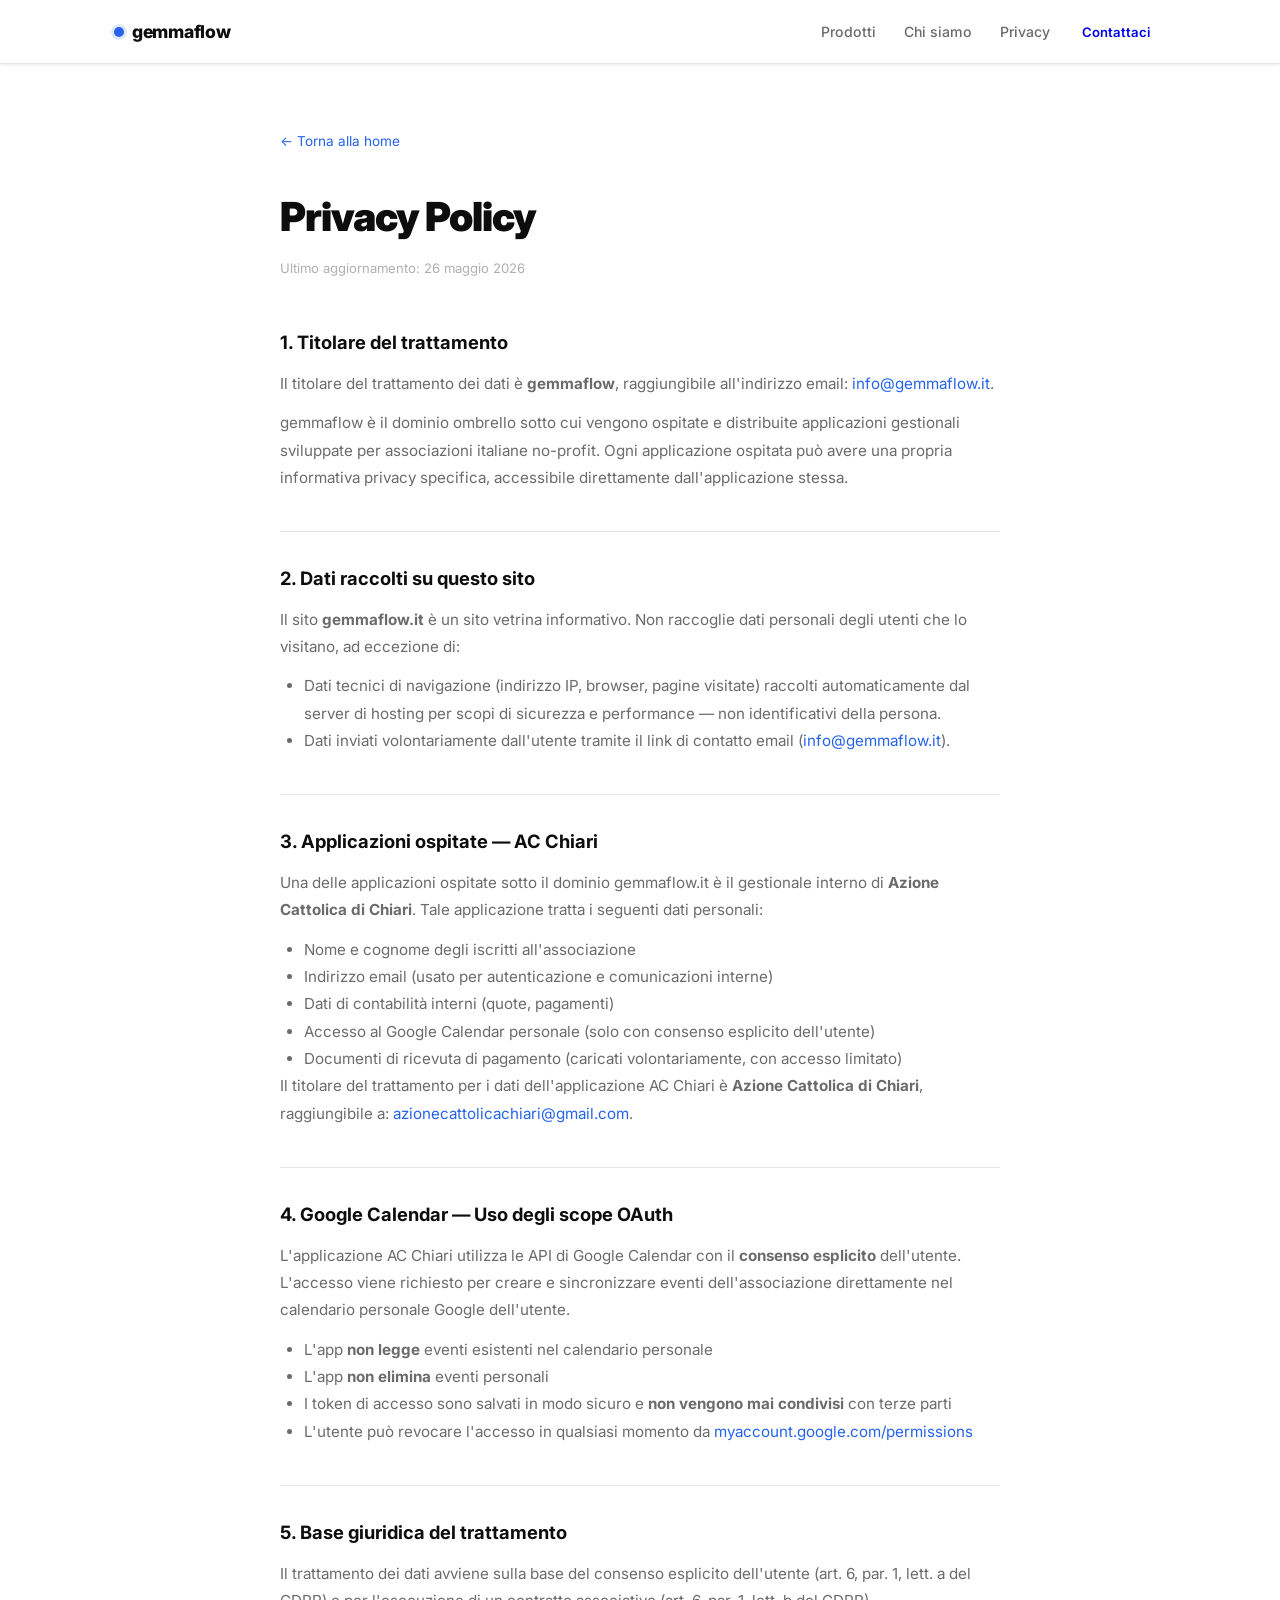
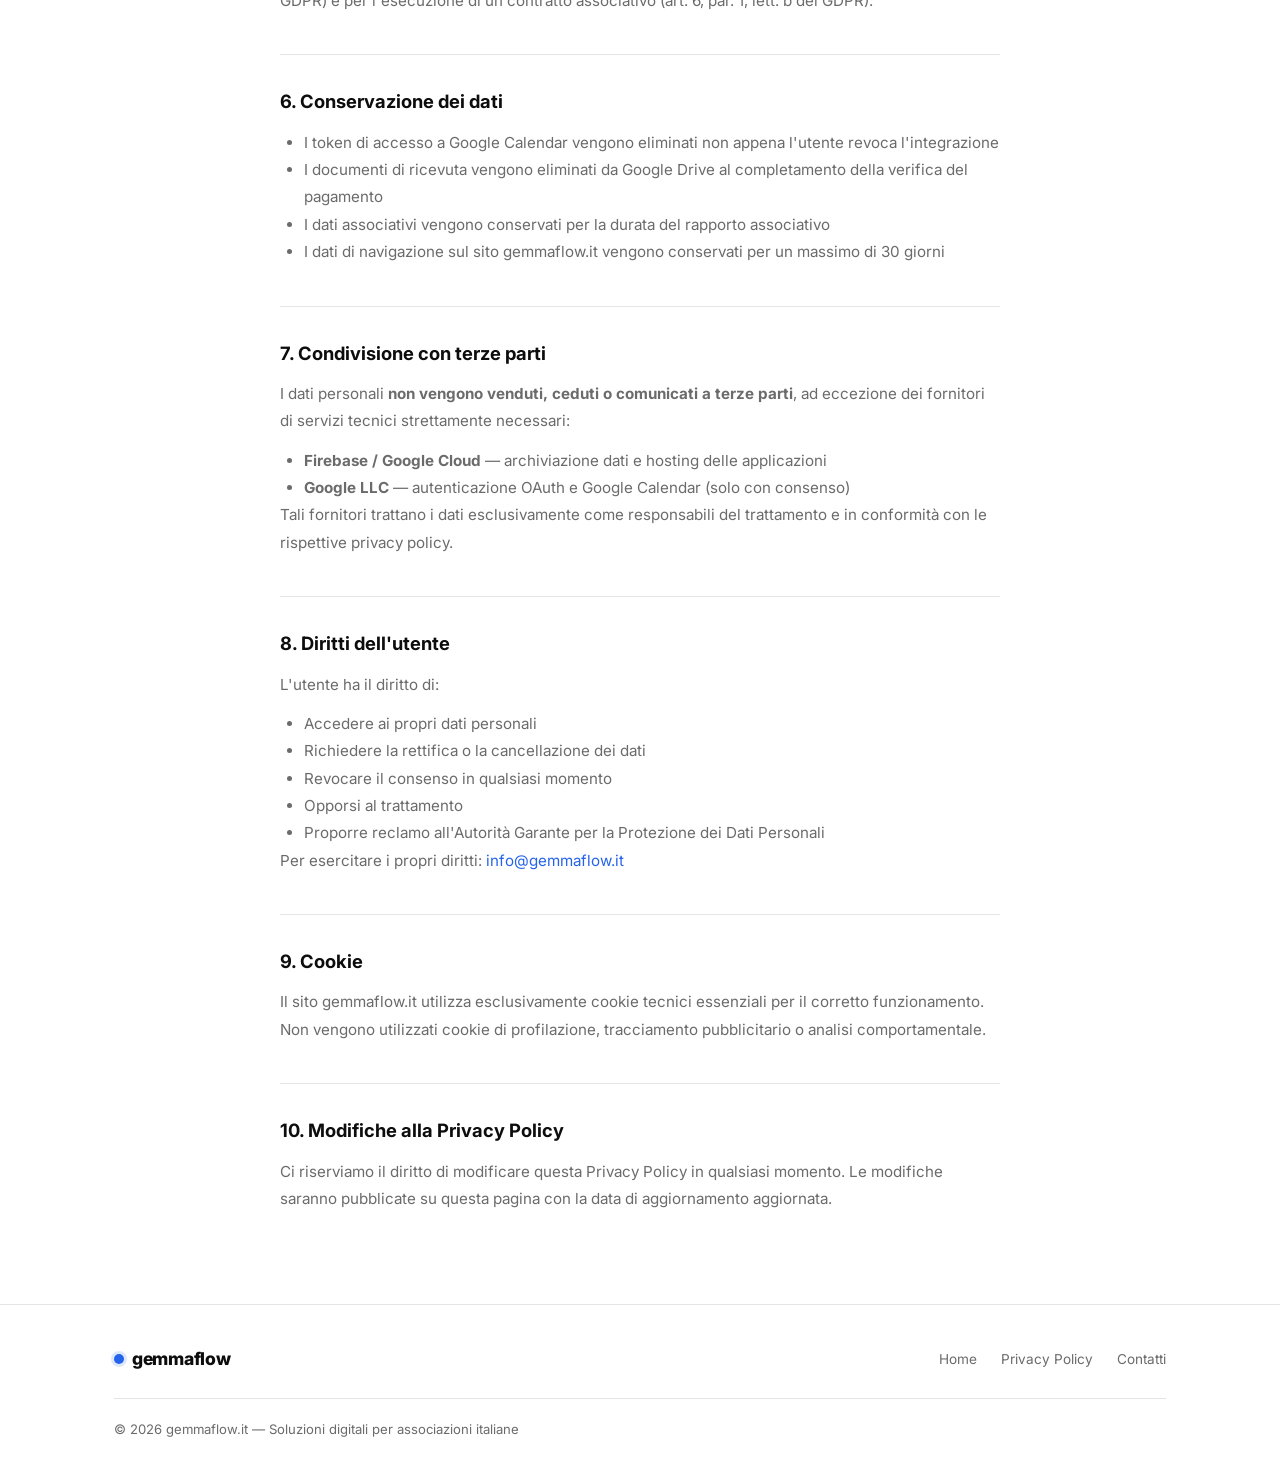
==== privacy.html @ 9bbf82cc "Initial commit — gemmaflow.it" ====
<!DOCTYPE html>
<html lang="it">
<head>
  <meta charset="UTF-8" />
  <meta name="viewport" content="width=device-width, initial-scale=1.0" />
  <title>Privacy Policy — gemmaflow.it</title>
  <meta name="description" content="Informativa sulla privacy di gemmaflow.it — soluzioni digitali per associazioni italiane." />
  <meta name="robots" content="index, follow" />
  <link rel="preconnect" href="https://fonts.googleapis.com" />
  <link rel="preconnect" href="https://fonts.gstatic.com" crossorigin />
  <link href="https://fonts.googleapis.com/css2?family=Inter:wght@400;500;600;700;800;900&display=swap" rel="stylesheet" />
  <link rel="stylesheet" href="style.css" />
</head>
<body>

  <!-- NAV -->
  <nav class="nav scrolled">
    <div class="container nav-inner">
      <a href="index.html" class="brand">
        <span class="brand-dot"></span>
        <span class="brand-name">gemmaflow</span>
      </a>
      <div class="nav-links">
        <a href="index.html#prodotti" class="nav-link">Prodotti</a>
        <a href="index.html#chi-siamo" class="nav-link">Chi siamo</a>
        <a href="privacy.html" class="nav-link">Privacy</a>
        <a href="mailto:info@gemmaflow.it" class="btn btn-sm">Contattaci</a>
      </div>
    </div>
  </nav>

  <main class="container">
    <div class="privacy-page">
      <a href="index.html" class="privacy-back">← Torna alla home</a>

      <h1>Privacy Policy</h1>
      <p class="update">Ultimo aggiornamento: 26 maggio 2026</p>

      <h2>1. Titolare del trattamento</h2>
      <p>
        Il titolare del trattamento dei dati è <strong>gemmaflow</strong>, raggiungibile all'indirizzo email:
        <a href="mailto:info@gemmaflow.it">info@gemmaflow.it</a>.
      </p>
      <p>
        gemmaflow è il dominio ombrello sotto cui vengono ospitate e distribuite applicazioni gestionali
        sviluppate per associazioni italiane no-profit. Ogni applicazione ospitata può avere una propria
        informativa privacy specifica, accessibile direttamente dall'applicazione stessa.
      </p>

      <h2>2. Dati raccolti su questo sito</h2>
      <p>Il sito <strong>gemmaflow.it</strong> è un sito vetrina informativo. Non raccoglie dati personali
      degli utenti che lo visitano, ad eccezione di:</p>
      <ul>
        <li>Dati tecnici di navigazione (indirizzo IP, browser, pagine visitate) raccolti automaticamente dal server di hosting per scopi di sicurezza e performance — non identificativi della persona.</li>
        <li>Dati inviati volontariamente dall'utente tramite il link di contatto email (<a href="mailto:info@gemmaflow.it">info@gemmaflow.it</a>).</li>
      </ul>

      <h2>3. Applicazioni ospitate — AC Chiari</h2>
      <p>
        Una delle applicazioni ospitate sotto il dominio gemmaflow.it è il gestionale interno di
        <strong>Azione Cattolica di Chiari</strong>. Tale applicazione tratta i seguenti dati personali:
      </p>
      <ul>
        <li>Nome e cognome degli iscritti all'associazione</li>
        <li>Indirizzo email (usato per autenticazione e comunicazioni interne)</li>
        <li>Dati di contabilità interni (quote, pagamenti)</li>
        <li>Accesso al Google Calendar personale (solo con consenso esplicito dell'utente)</li>
        <li>Documenti di ricevuta di pagamento (caricati volontariamente, con accesso limitato)</li>
      </ul>
      <p>
        Il titolare del trattamento per i dati dell'applicazione AC Chiari è
        <strong>Azione Cattolica di Chiari</strong>, raggiungibile a:
        <a href="mailto:azionecattolicachiari@gmail.com">azionecattolicachiari@gmail.com</a>.
      </p>

      <h2>4. Google Calendar — Uso degli scope OAuth</h2>
      <p>
        L'applicazione AC Chiari utilizza le API di Google Calendar con il <strong>consenso esplicito</strong>
        dell'utente. L'accesso viene richiesto per creare e sincronizzare eventi dell'associazione
        direttamente nel calendario personale Google dell'utente.
      </p>
      <ul>
        <li>L'app <strong>non legge</strong> eventi esistenti nel calendario personale</li>
        <li>L'app <strong>non elimina</strong> eventi personali</li>
        <li>I token di accesso sono salvati in modo sicuro e <strong>non vengono mai condivisi</strong> con terze parti</li>
        <li>L'utente può revocare l'accesso in qualsiasi momento da <a href="https://myaccount.google.com/permissions" target="_blank" rel="noopener noreferrer">myaccount.google.com/permissions</a></li>
      </ul>

      <h2>5. Base giuridica del trattamento</h2>
      <p>
        Il trattamento dei dati avviene sulla base del consenso esplicito dell'utente (art. 6, par. 1, lett. a del GDPR)
        e per l'esecuzione di un contratto associativo (art. 6, par. 1, lett. b del GDPR).
      </p>

      <h2>6. Conservazione dei dati</h2>
      <ul>
        <li>I token di accesso a Google Calendar vengono eliminati non appena l'utente revoca l'integrazione</li>
        <li>I documenti di ricevuta vengono eliminati da Google Drive al completamento della verifica del pagamento</li>
        <li>I dati associativi vengono conservati per la durata del rapporto associativo</li>
        <li>I dati di navigazione sul sito gemmaflow.it vengono conservati per un massimo di 30 giorni</li>
      </ul>

      <h2>7. Condivisione con terze parti</h2>
      <p>
        I dati personali <strong>non vengono venduti, ceduti o comunicati a terze parti</strong>,
        ad eccezione dei fornitori di servizi tecnici strettamente necessari:
      </p>
      <ul>
        <li><strong>Firebase / Google Cloud</strong> — archiviazione dati e hosting delle applicazioni</li>
        <li><strong>Google LLC</strong> — autenticazione OAuth e Google Calendar (solo con consenso)</li>
      </ul>
      <p>Tali fornitori trattano i dati esclusivamente come responsabili del trattamento e in conformità con le rispettive privacy policy.</p>

      <h2>8. Diritti dell'utente</h2>
      <p>L'utente ha il diritto di:</p>
      <ul>
        <li>Accedere ai propri dati personali</li>
        <li>Richiedere la rettifica o la cancellazione dei dati</li>
        <li>Revocare il consenso in qualsiasi momento</li>
        <li>Opporsi al trattamento</li>
        <li>Proporre reclamo all'Autorità Garante per la Protezione dei Dati Personali</li>
      </ul>
      <p>
        Per esercitare i propri diritti: <a href="mailto:info@gemmaflow.it">info@gemmaflow.it</a>
      </p>

      <h2>9. Cookie</h2>
      <p>
        Il sito gemmaflow.it utilizza esclusivamente cookie tecnici essenziali per il corretto funzionamento.
        Non vengono utilizzati cookie di profilazione, tracciamento pubblicitario o analisi comportamentale.
      </p>

      <h2>10. Modifiche alla Privacy Policy</h2>
      <p>
        Ci riserviamo il diritto di modificare questa Privacy Policy in qualsiasi momento.
        Le modifiche saranno pubblicate su questa pagina con la data di aggiornamento aggiornata.
      </p>
    </div>
  </main>

  <!-- FOOTER -->
  <footer class="footer">
    <div class="container footer-inner">
      <div class="footer-top">
        <div class="footer-brand">
          <span class="brand-dot"></span>
          <span class="brand-name">gemmaflow</span>
        </div>
        <nav class="footer-nav">
          <a href="index.html">Home</a>
          <a href="privacy.html">Privacy Policy</a>
          <a href="mailto:info@gemmaflow.it">Contatti</a>
        </nav>
      </div>
      <div class="footer-bottom">
        <p class="footer-copy">© <span id="year"></span> gemmaflow.it — Soluzioni digitali per associazioni italiane</p>
      </div>
    </div>
  </footer>

  <script>
    document.getElementById('year').textContent = new Date().getFullYear();
  </script>
</body>
</html>
---- style.css ----
/* ── RESET & TOKENS ── */
*, *::before, *::after { box-sizing: border-box; margin: 0; padding: 0; }

:root {
  --bg: #ffffff;
  --bg-gray: #f7f7f5;
  --fg: #0d0d0d;
  --fg-muted: #6b6b6b;
  --fg-faint: #b0b0b0;
  --accent: #2563eb;
  --accent-light: #eff6ff;
  --border: #e5e5e5;
  --radius: 16px;
  --radius-sm: 10px;
  --font: 'Inter', system-ui, -apple-system, sans-serif;
  --nav-h: 64px;
  --max-w: 1100px;
  --shadow-sm: 0 1px 3px rgba(0,0,0,0.06), 0 1px 2px rgba(0,0,0,0.04);
  --shadow-md: 0 4px 16px rgba(0,0,0,0.07), 0 1px 4px rgba(0,0,0,0.04);
  --shadow-lg: 0 12px 40px rgba(0,0,0,0.10);
}

html { scroll-behavior: smooth; }
body { font-family: var(--font); background: var(--bg); color: var(--fg); line-height: 1.6; -webkit-font-smoothing: antialiased; }

/* ── UTILITIES ── */
.container { max-width: var(--max-w); margin: 0 auto; padding: 0 1.5rem; }
.accent { color: var(--accent); }

/* ── BUTTONS ── */
.btn {
  display: inline-flex; align-items: center; gap: 0.4rem;
  padding: 0.65rem 1.4rem; border-radius: var(--radius-sm);
  font-family: var(--font); font-size: 0.9rem; font-weight: 600;
  text-decoration: none; cursor: pointer; border: none;
  transition: all 0.18s ease; white-space: nowrap;
}
.btn-sm { padding: 0.45rem 1rem; font-size: 0.82rem; }
.btn-lg { padding: 0.9rem 2rem; font-size: 1rem; }
.btn-full { width: 100%; justify-content: center; margin-top: auto; }
.btn-primary { background: var(--fg); color: #fff; }
.btn-primary:hover { background: #1a1a1a; transform: translateY(-1px); box-shadow: var(--shadow-md); }
.btn-outline { background: transparent; color: var(--fg); border: 1.5px solid var(--border); }
.btn-outline:hover { border-color: var(--fg); }
.btn-white { background: #fff; color: var(--fg); box-shadow: var(--shadow-md); }
.btn-white:hover { transform: translateY(-2px); box-shadow: var(--shadow-lg); }

/* ── NAV ── */
.nav {
  position: fixed; top: 0; left: 0; right: 0; z-index: 100;
  height: var(--nav-h);
  background: rgba(255,255,255,0.92);
  backdrop-filter: blur(16px);
  border-bottom: 1px solid transparent;
  transition: border-color 0.2s, box-shadow 0.2s;
}
.nav.scrolled { border-bottom-color: var(--border); box-shadow: var(--shadow-sm); }
.nav-inner {
  height: var(--nav-h); display: flex; align-items: center;
  justify-content: space-between;
}
.brand { display: flex; align-items: center; gap: 0.5rem; text-decoration: none; }
.brand-dot {
  width: 10px; height: 10px; border-radius: 50%;
  background: var(--accent);
  box-shadow: 0 0 0 3px rgba(37,99,235,0.15);
}
.brand-name { font-size: 1.1rem; font-weight: 800; color: var(--fg); letter-spacing: -0.3px; }
.nav-links { display: flex; align-items: center; gap: 0.25rem; }
.nav-link {
  font-size: 0.88rem; font-weight: 500; color: var(--fg-muted);
  text-decoration: none; padding: 0.4rem 0.75rem; border-radius: 8px;
  transition: color 0.15s, background 0.15s;
}
.nav-link:hover { color: var(--fg); background: var(--bg-gray); }

/* Mobile burger */
.nav-burger {
  display: none; flex-direction: column; gap: 5px;
  background: none; border: none; cursor: pointer; padding: 4px;
}
.nav-burger span {
  display: block; width: 22px; height: 2px;
  background: var(--fg); border-radius: 2px;
  transition: all 0.2s;
}
.nav-burger.open span:first-child { transform: translateY(7px) rotate(45deg); }
.nav-burger.open span:last-child { transform: translateY(-7px) rotate(-45deg); }

.nav-mobile {
  display: none; flex-direction: column; gap: 0.25rem;
  background: var(--bg); border-top: 1px solid var(--border);
  padding: 1rem 1.5rem;
}
.nav-mobile.open { display: flex; }
.nav-mobile .nav-link { padding: 0.6rem 0; }

/* ── HERO ── */
.hero {
  padding: calc(var(--nav-h) + 6rem) 0 6rem;
  text-align: center;
}
.hero h1 {
  font-size: clamp(2.5rem, 6vw, 4.5rem);
  font-weight: 900; line-height: 1.06;
  letter-spacing: -2px; color: var(--fg);
  margin: 1rem 0 1.5rem;
}
.hero-sub {
  font-size: 1.1rem; color: var(--fg-muted);
  max-width: 560px; margin: 0 auto 2.5rem;
  line-height: 1.7;
}
.hero-actions { display: flex; justify-content: center; flex-wrap: wrap; gap: 0.75rem; }

/* ── LABEL (pill) ── */
.label {
  display: inline-block;
  font-size: 0.75rem; font-weight: 600; letter-spacing: 0.08em;
  text-transform: uppercase; color: var(--accent);
  background: var(--accent-light); padding: 0.3rem 0.85rem;
  border-radius: 99px; margin-bottom: 1rem;
}

/* ── MARQUEE ── */
.marquee-wrap {
  border-top: 1px solid var(--border); border-bottom: 1px solid var(--border);
  overflow: hidden; padding: 0.85rem 0; background: var(--bg-gray);
}
.marquee-track {
  display: flex; width: max-content;
  animation: marquee 22s linear infinite;
}
.marquee-group {
  display: flex; align-items: center; gap: 1.25rem;
  padding-right: 1.25rem;
  font-size: 0.82rem; font-weight: 500; color: var(--fg-muted);
  white-space: nowrap;
}
.marquee-group .dot { color: var(--fg-faint); }
@keyframes marquee {
  from { transform: translateX(0); }
  to { transform: translateX(-50%); }
}

/* ── SECTIONS ── */
.section { padding: 6rem 0; }
.section--gray { background: var(--bg-gray); }
.section--cta {
  background: var(--fg);
  color: #fff;
  text-align: center;
}
.section--cta .label { background: rgba(255,255,255,0.12); color: rgba(255,255,255,0.75); }
.section--cta h2 { color: #fff; font-size: clamp(2rem, 5vw, 3.5rem); font-weight: 900; letter-spacing: -1.5px; margin-bottom: 1rem; }
.section--cta p { color: rgba(255,255,255,0.6); max-width: 480px; margin: 0 auto 2.5rem; }

.section-header { text-align: center; max-width: 600px; margin: 0 auto 4rem; }
.section-header h2 {
  font-size: clamp(2rem, 4vw, 3rem);
  font-weight: 900; letter-spacing: -1px; line-height: 1.1;
  margin-bottom: 0.75rem;
}
.section-sub { color: var(--fg-muted); font-size: 1rem; }

/* ── PRODUCTS GRID ── */
.products-grid {
  display: grid;
  grid-template-columns: repeat(auto-fit, minmax(320px, 1fr));
  gap: 1.5rem;
}
.product-card {
  background: var(--bg); border: 1.5px solid var(--border);
  border-radius: var(--radius); padding: 2rem;
  display: flex; flex-direction: column; gap: 0.75rem;
  box-shadow: var(--shadow-sm);
  transition: box-shadow 0.2s, transform 0.2s, border-color 0.2s;
}
.product-card:hover { box-shadow: var(--shadow-lg); transform: translateY(-3px); border-color: #d1d5db; }
.product-card--featured { border-color: var(--accent); }
.product-card--featured:hover { border-color: var(--accent); }
.product-card--coming { background: var(--bg-gray); }

.product-card-header { display: flex; align-items: center; justify-content: space-between; }
.product-badge {
  font-size: 0.72rem; font-weight: 700;
  padding: 0.2rem 0.7rem; border-radius: 99px;
}
.product-badge--live { background: #dcfce7; color: #15803d; }
.product-badge--soon { background: #fef9c3; color: #a16207; }

.product-icon {
  width: 44px; height: 44px; border-radius: 12px;
  display: flex; align-items: center; justify-content: center;
  font-size: 0.85rem; font-weight: 800;
}
.product-icon--blue { background: var(--accent); color: #fff; }
.product-icon--gray { background: var(--border); color: var(--fg-muted); }

.product-name { font-size: 1.4rem; font-weight: 800; letter-spacing: -0.5px; }
.product-org { font-size: 0.82rem; color: var(--fg-muted); font-weight: 500; margin-top: -0.5rem; }
.product-desc { font-size: 0.9rem; color: var(--fg-muted); line-height: 1.65; flex: 1; }
.product-features { list-style: none; display: flex; flex-direction: column; gap: 0.45rem; }
.product-features li {
  display: flex; align-items: center; gap: 0.5rem;
  font-size: 0.85rem; color: var(--fg-muted);
}
.product-features li svg {
  width: 16px; height: 16px; flex-shrink: 0;
  color: var(--accent);
}

/* ── BENTO GRID ── */
.bento-grid {
  display: grid;
  grid-template-columns: repeat(3, 1fr);
  grid-template-rows: auto auto;
  gap: 1rem;
}
.bento-card {
  background: var(--bg); border: 1.5px solid var(--border);
  border-radius: var(--radius); padding: 1.75rem;
  box-shadow: var(--shadow-sm);
  transition: box-shadow 0.2s;
}
.bento-card:hover { box-shadow: var(--shadow-md); }
.bento-card--wide { grid-column: span 2; }
.bento-card--dark { background: var(--fg); border-color: var(--fg); color: #fff; }
.bento-card--dark h3 { color: #fff; }
.bento-card--dark p { color: rgba(255,255,255,0.55); }
.bento-card--blue { background: var(--accent-light); border-color: #bfdbfe; }
.bento-emoji { font-size: 1.75rem; margin-bottom: 1rem; }
.bento-card h3 { font-size: 1.05rem; font-weight: 700; margin-bottom: 0.4rem; letter-spacing: -0.3px; }
.bento-card p { font-size: 0.875rem; color: var(--fg-muted); line-height: 1.6; }

/* ── ABOUT ── */
.about-grid {
  display: grid; grid-template-columns: 1fr 1fr;
  gap: 4rem; align-items: center;
}
.about-text { display: flex; flex-direction: column; gap: 1rem; }
.about-text h2 {
  font-size: clamp(1.75rem, 3.5vw, 2.75rem);
  font-weight: 900; letter-spacing: -1px; line-height: 1.1;
}
.about-text p { color: var(--fg-muted); font-size: 0.95rem; line-height: 1.75; }
.about-contact { display: flex; align-items: center; gap: 1rem; margin-top: 0.5rem; }
.contact-note { font-size: 0.8rem; color: var(--fg-faint); }

.about-card {
  background: var(--bg-gray); border: 1.5px solid var(--border);
  border-radius: var(--radius); padding: 2.5rem;
  display: flex; flex-direction: column; gap: 1.5rem;
}
.about-stat { display: flex; flex-direction: column; gap: 0.2rem; }
.about-stat-n { font-size: 2rem; font-weight: 900; letter-spacing: -1px; color: var(--fg); }
.about-stat-l { font-size: 0.82rem; color: var(--fg-muted); font-weight: 500; }
.about-divider { height: 1px; background: var(--border); }
.about-quote {
  font-size: 0.95rem; color: var(--fg-muted);
  font-style: italic; line-height: 1.6;
}

/* ── FOOTER ── */
.footer { border-top: 1px solid var(--border); padding: 2.5rem 0; }
.footer-inner { display: flex; flex-direction: column; gap: 1.5rem; }
.footer-top { display: flex; align-items: center; justify-content: space-between; flex-wrap: wrap; gap: 1rem; }
.footer-brand { display: flex; align-items: center; gap: 0.5rem; }
.footer-nav { display: flex; gap: 1.5rem; flex-wrap: wrap; }
.footer-nav a {
  font-size: 0.85rem; color: var(--fg-muted); text-decoration: none;
  transition: color 0.15s;
}
.footer-nav a:hover { color: var(--fg); }
.footer-bottom { border-top: 1px solid var(--border); padding-top: 1.25rem; display: flex; flex-direction: column; gap: 0.25rem; }
.footer-copy { font-size: 0.82rem; color: var(--fg-muted); }
.footer-legal { font-size: 0.78rem; color: var(--fg-faint); }

/* ── PRIVACY PAGE ── */
.privacy-page { padding: calc(var(--nav-h) + 4rem) 0 5rem; max-width: 720px; margin: 0 auto; }
.privacy-page h1 { font-size: 2.5rem; font-weight: 900; letter-spacing: -1px; margin-bottom: 0.5rem; }
.privacy-page .update { font-size: 0.82rem; color: var(--fg-faint); margin-bottom: 3rem; }
.privacy-page h2 { font-size: 1.15rem; font-weight: 700; margin: 2.5rem 0 0.75rem; padding-top: 2rem; border-top: 1px solid var(--border); }
.privacy-page h2:first-of-type { border-top: none; padding-top: 0; }
.privacy-page p { color: var(--fg-muted); font-size: 0.95rem; line-height: 1.8; margin-bottom: 0.75rem; }
.privacy-page ul { list-style: disc; padding-left: 1.5rem; color: var(--fg-muted); font-size: 0.95rem; line-height: 1.8; }
.privacy-page a { color: var(--accent); text-decoration: none; }
.privacy-page a:hover { text-decoration: underline; }
.privacy-back { display: inline-flex; align-items: center; gap: 0.4rem; font-size: 0.85rem; color: var(--fg-muted); text-decoration: none; margin-bottom: 2rem; transition: color 0.15s; }
.privacy-back:hover { color: var(--fg); }

/* ── RESPONSIVE ── */
@media (max-width: 768px) {
  .nav-links { display: none; }
  .nav-burger { display: flex; }
  .bento-grid { grid-template-columns: 1fr; }
  .bento-card--wide { grid-column: span 1; }
  .about-grid { grid-template-columns: 1fr; gap: 2rem; }
  .hero h1 { letter-spacing: -1px; }
  .footer-top { flex-direction: column; align-items: flex-start; }
}
@media (max-width: 500px) {
  .products-grid { grid-template-columns: 1fr; }
}
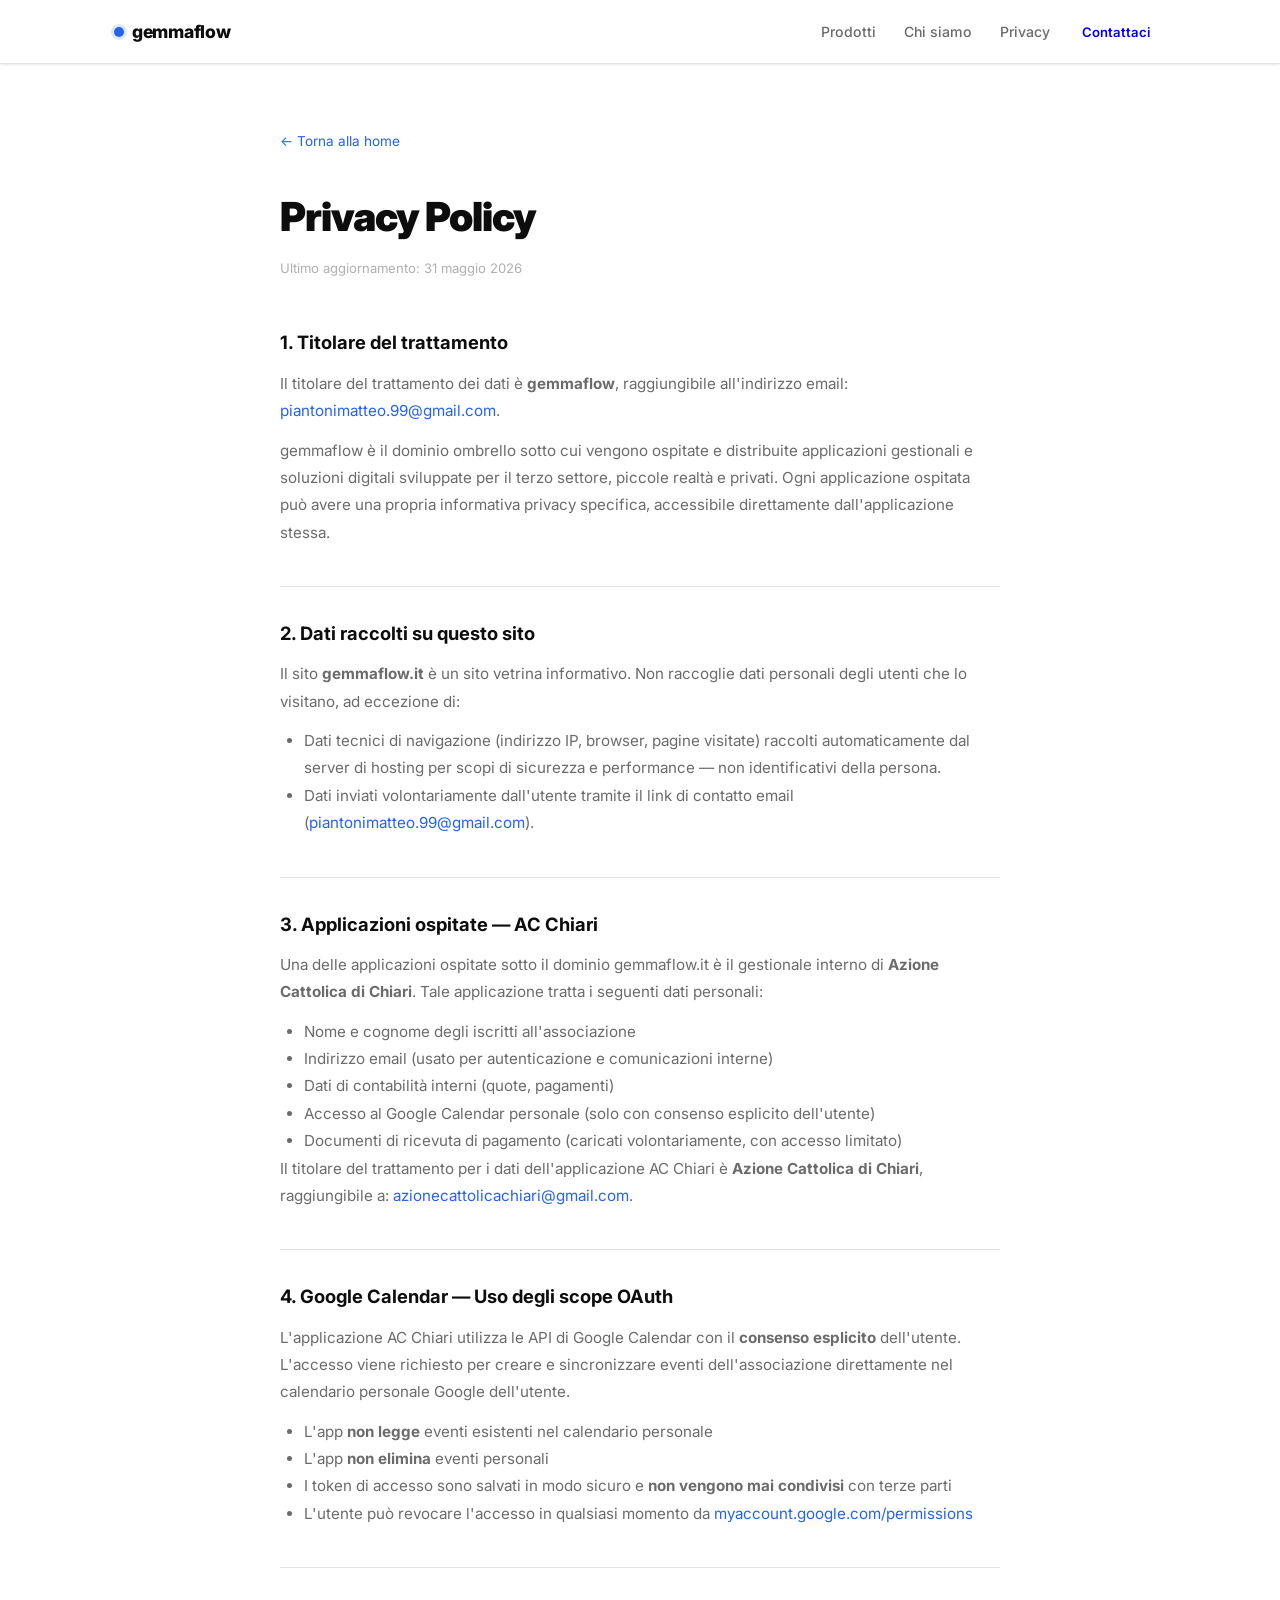
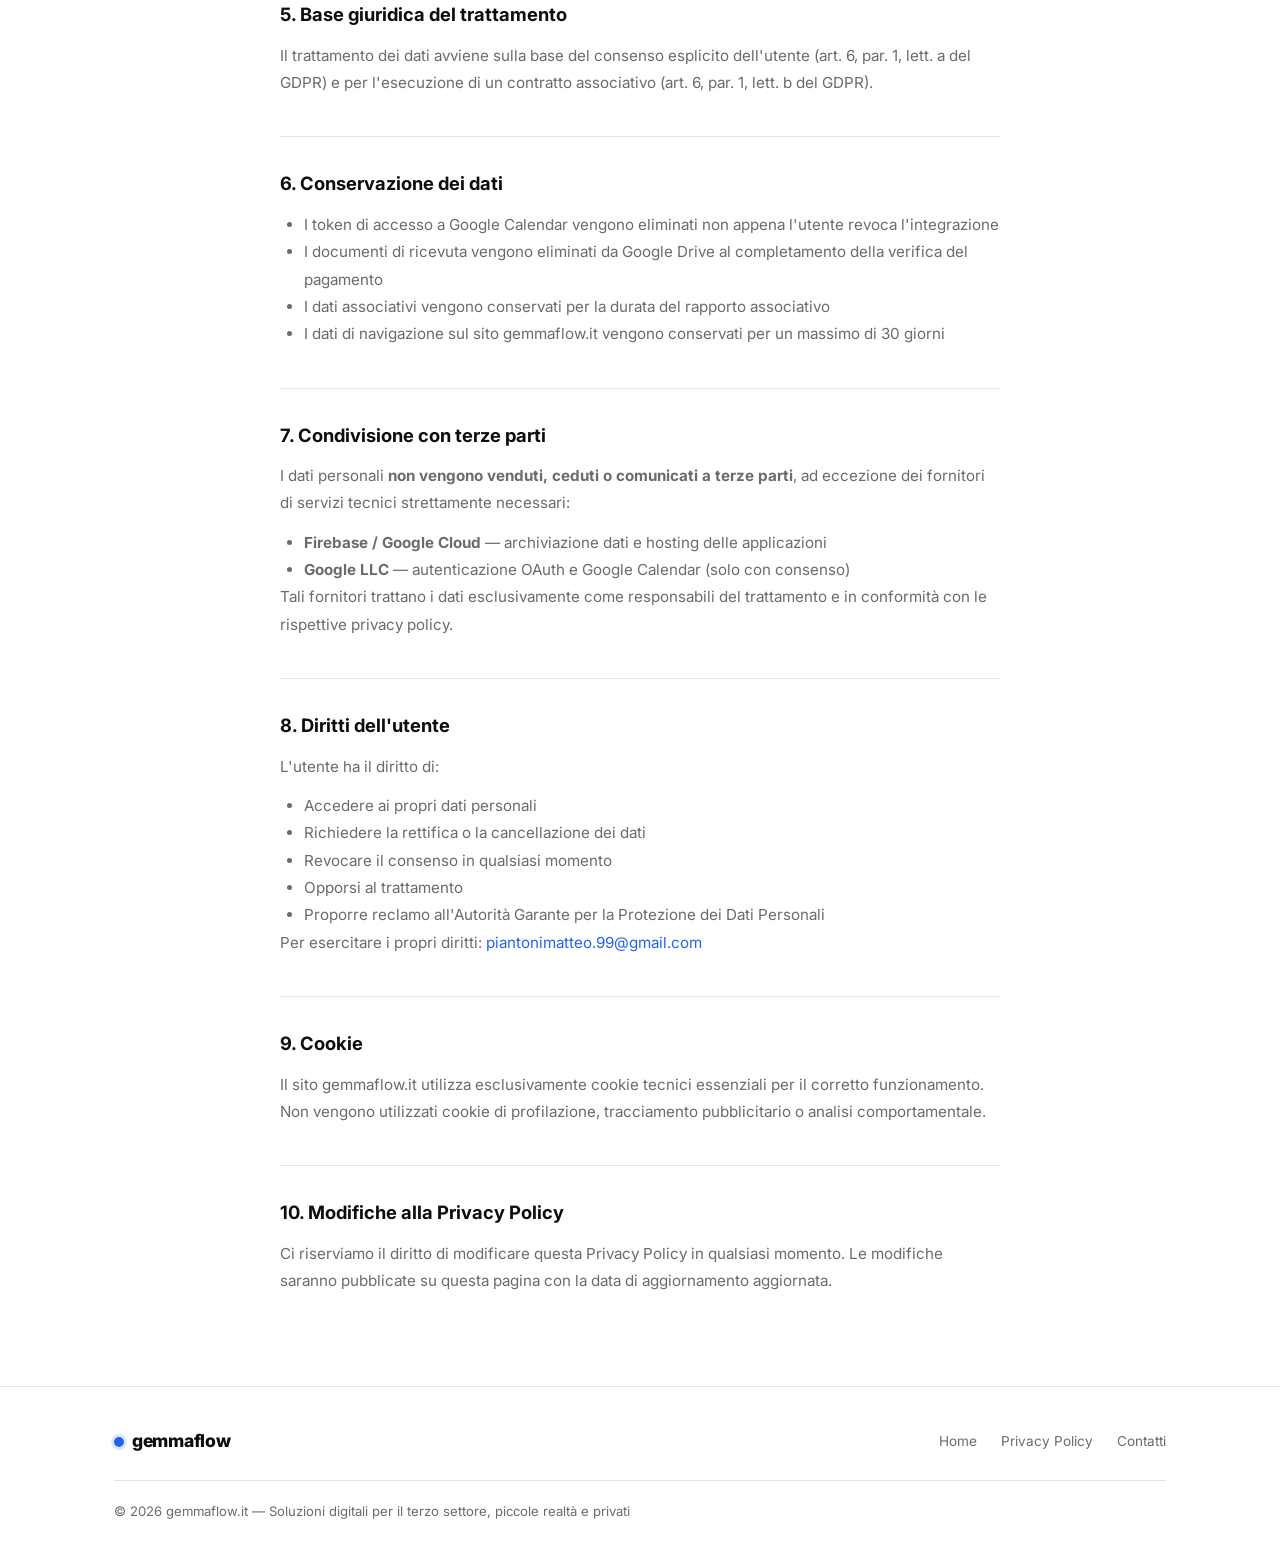
==== commit 08c423b4: "Update description to include third sector, small businesses, and private individuals, and fix all e" ====
--- a/privacy.html
+++ b/privacy.html
@@ -4,7 +4,7 @@
   <meta charset="UTF-8" />
   <meta name="viewport" content="width=device-width, initial-scale=1.0" />
   <title>Privacy Policy — gemmaflow.it</title>
-  <meta name="description" content="Informativa sulla privacy di gemmaflow.it — soluzioni digitali per associazioni italiane." />
+  <meta name="description" content="Informativa sulla privacy di gemmaflow.it — soluzioni digitali per il terzo settore, piccole realtà e privati." />
   <meta name="robots" content="index, follow" />
   <link rel="preconnect" href="https://fonts.googleapis.com" />
   <link rel="preconnect" href="https://fonts.gstatic.com" crossorigin />
@@ -24,7 +24,7 @@
         <a href="index.html#prodotti" class="nav-link">Prodotti</a>
         <a href="index.html#chi-siamo" class="nav-link">Chi siamo</a>
         <a href="privacy.html" class="nav-link">Privacy</a>
-        <a href="mailto:info@gemmaflow.it" class="btn btn-sm">Contattaci</a>
+        <a href="mailto:piantonimatteo.99@gmail.com" class="btn btn-sm">Contattaci</a>
       </div>
     </div>
   </nav>
@@ -34,16 +34,16 @@
       <a href="index.html" class="privacy-back">← Torna alla home</a>
 
       <h1>Privacy Policy</h1>
-      <p class="update">Ultimo aggiornamento: 26 maggio 2026</p>
+      <p class="update">Ultimo aggiornamento: 31 maggio 2026</p>
 
       <h2>1. Titolare del trattamento</h2>
       <p>
         Il titolare del trattamento dei dati è <strong>gemmaflow</strong>, raggiungibile all'indirizzo email:
-        <a href="mailto:info@gemmaflow.it">info@gemmaflow.it</a>.
+        <a href="mailto:piantonimatteo.99@gmail.com">piantonimatteo.99@gmail.com</a>.
       </p>
       <p>
         gemmaflow è il dominio ombrello sotto cui vengono ospitate e distribuite applicazioni gestionali
-        sviluppate per associazioni italiane no-profit. Ogni applicazione ospitata può avere una propria
+        e soluzioni digitali sviluppate per il terzo settore, piccole realtà e privati. Ogni applicazione ospitata può avere una propria
         informativa privacy specifica, accessibile direttamente dall'applicazione stessa.
       </p>
 
@@ -52,7 +52,7 @@
       degli utenti che lo visitano, ad eccezione di:</p>
       <ul>
         <li>Dati tecnici di navigazione (indirizzo IP, browser, pagine visitate) raccolti automaticamente dal server di hosting per scopi di sicurezza e performance — non identificativi della persona.</li>
-        <li>Dati inviati volontariamente dall'utente tramite il link di contatto email (<a href="mailto:info@gemmaflow.it">info@gemmaflow.it</a>).</li>
+        <li>Dati inviati volontariamente dall'utente tramite il link di contatto email (<a href="mailto:piantonimatteo.99@gmail.com">piantonimatteo.99@gmail.com</a>).</li>
       </ul>
 
       <h2>3. Applicazioni ospitate — AC Chiari</h2>
@@ -121,7 +121,7 @@
         <li>Proporre reclamo all'Autorità Garante per la Protezione dei Dati Personali</li>
       </ul>
       <p>
-        Per esercitare i propri diritti: <a href="mailto:info@gemmaflow.it">info@gemmaflow.it</a>
+        Per esercitare i propri diritti: <a href="mailto:piantonimatteo.99@gmail.com">piantonimatteo.99@gmail.com</a>
       </p>
 
       <h2>9. Cookie</h2>
@@ -149,11 +149,11 @@
         <nav class="footer-nav">
           <a href="index.html">Home</a>
           <a href="privacy.html">Privacy Policy</a>
-          <a href="mailto:info@gemmaflow.it">Contatti</a>
+          <a href="mailto:piantonimatteo.99@gmail.com">Contatti</a>
         </nav>
       </div>
       <div class="footer-bottom">
-        <p class="footer-copy">© <span id="year"></span> gemmaflow.it — Soluzioni digitali per associazioni italiane</p>
+        <p class="footer-copy">© <span id="year"></span> gemmaflow.it — Soluzioni digitali per il terzo settore, piccole realtà e privati</p>
       </div>
     </div>
   </footer>
